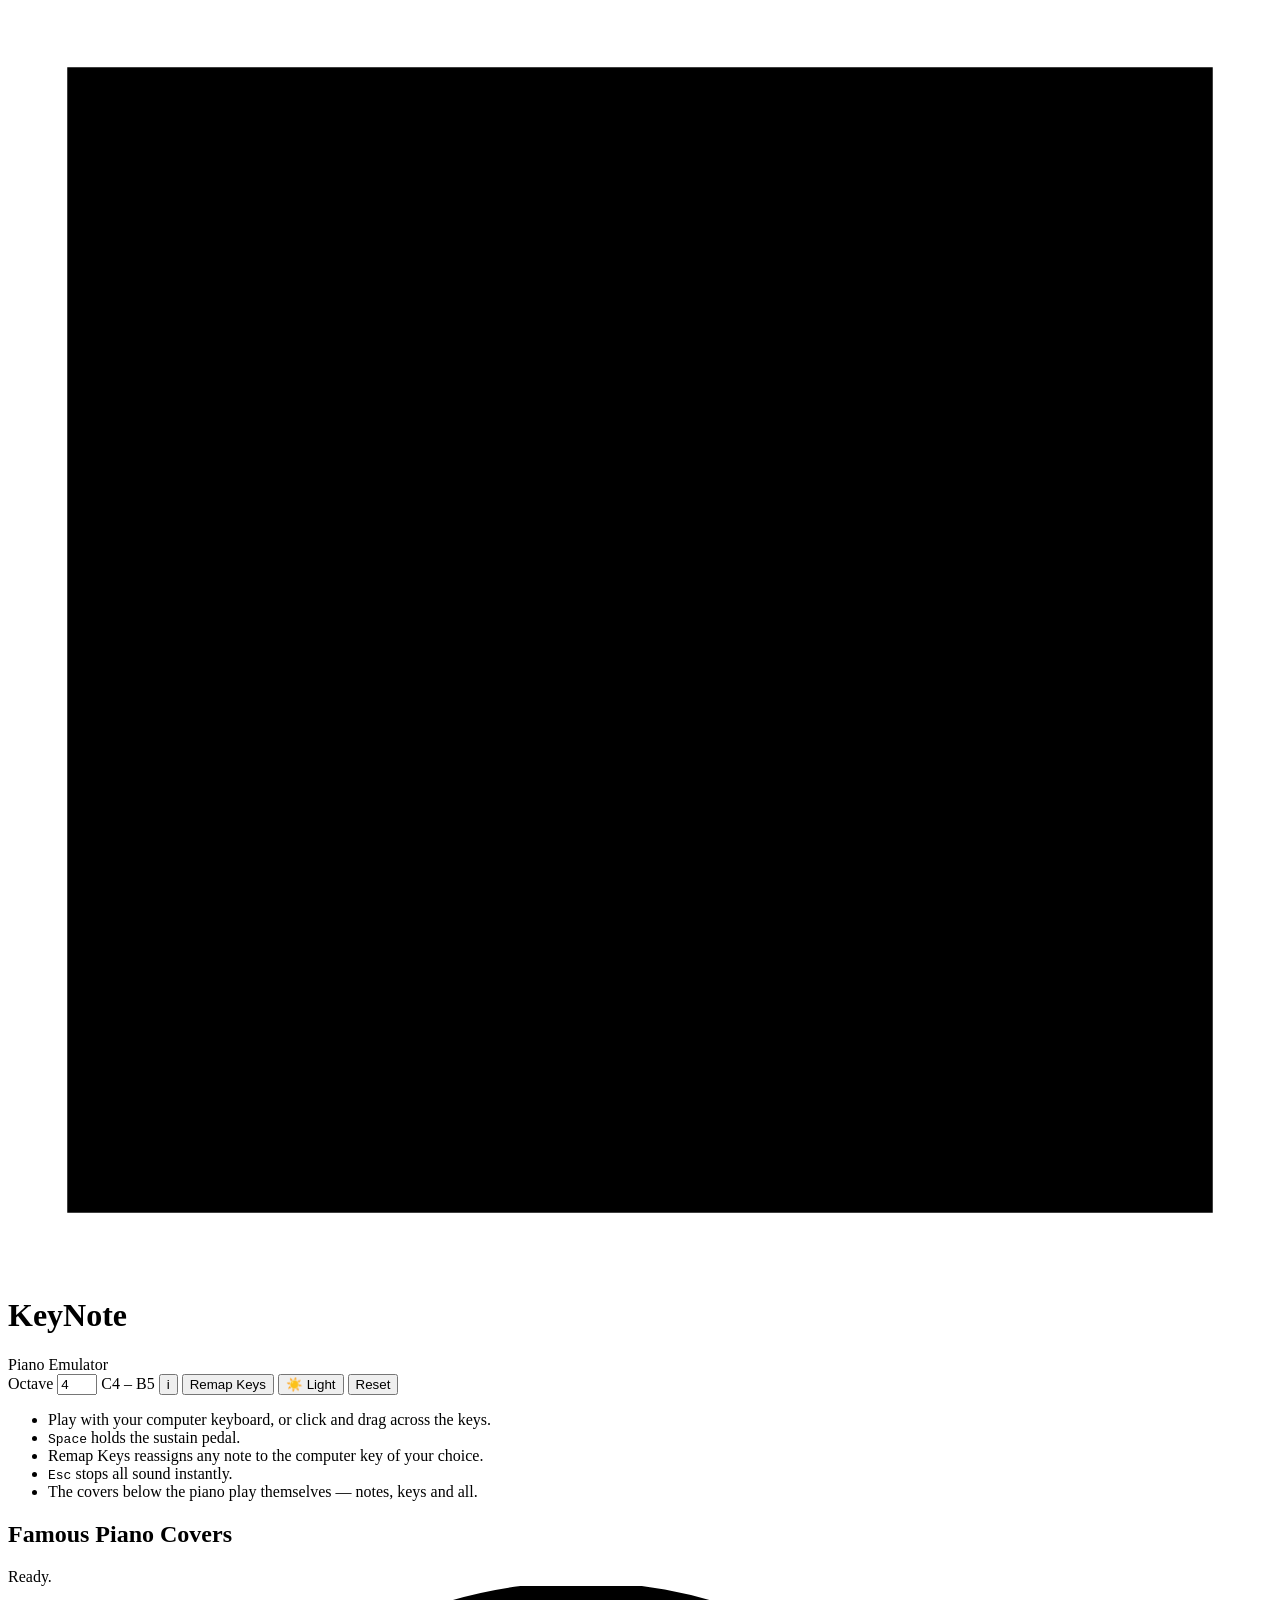
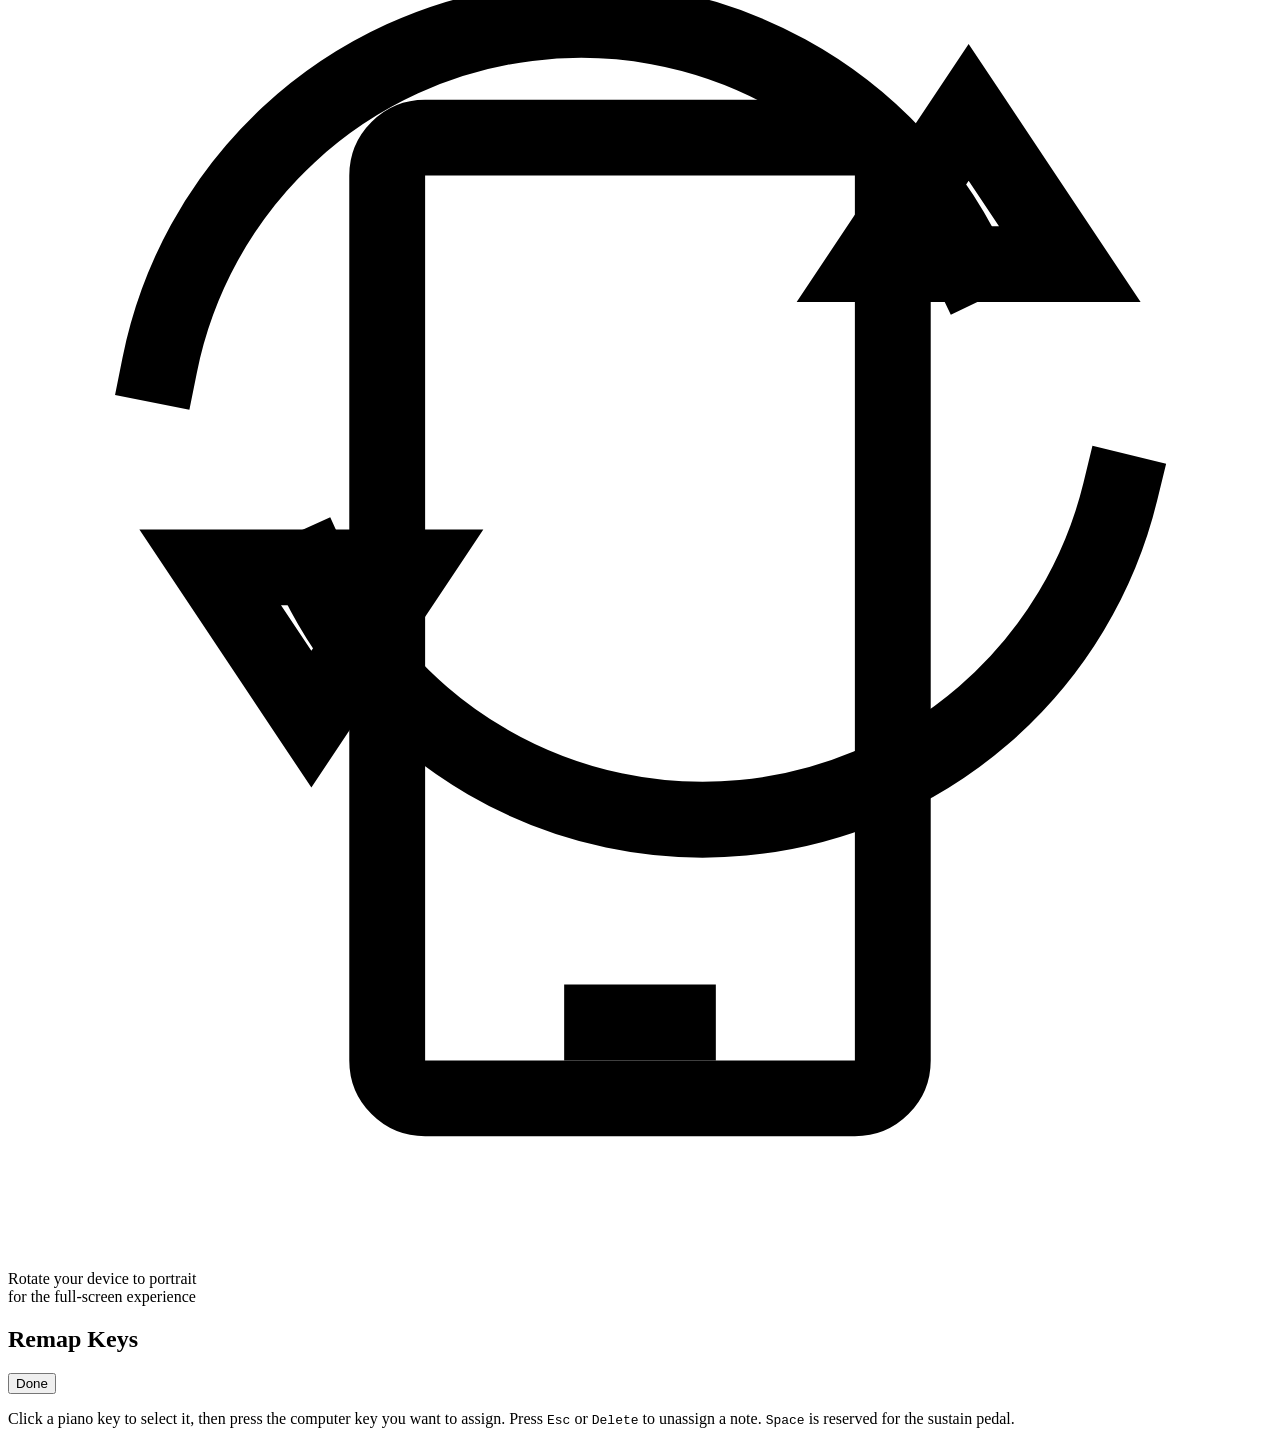
==== templates/Piano/index.html @ d6fdb841 "Pushed becauase command code is not working" ====
<!DOCTYPE html>
<html lang="en">
<head>
  <meta charset="UTF-8" />
  <meta name="viewport" content="width=device-width, initial-scale=1.0" />
  <title>KeyNote — Piano Emulator</title>
  <link rel="preconnect" href="https://fonts.googleapis.com" />
  <link rel="preconnect" href="https://fonts.gstatic.com" crossorigin />
  <link href="https://fonts.googleapis.com/css2?family=Space+Grotesk:wght@400;500;600;700&family=JetBrains+Mono:wght@400;500;600&display=swap" rel="stylesheet" />
  <link rel="stylesheet" href="static/styles.css" />
  <link rel="icon" href="data:image/svg+xml,<svg xmlns='http://www.w3.org/2000/svg' viewBox='0 0 100 100'><text y='.9em' font-size='90'>🎹</text></svg>" />
</head>
<body>
  <div class="app">
    <header class="topbar">
      <div class="brand">
        <svg class="logo" viewBox="0 0 32 32" aria-hidden="true">
          <rect x="1.5" y="1.5" width="29" height="29" fill="var(--text)" />
          <g fill="var(--bg)" stroke="var(--bg)" stroke-linecap="square">
            <ellipse cx="9" cy="22.5" rx="4.2" ry="3" />
            <line x1="12.8" y1="20.5" x2="12.8" y2="10" stroke-width="1.8" />
            <ellipse cx="18.5" cy="19.5" rx="3.6" ry="2.6" />
            <line x1="21.9" y1="18" x2="21.9" y2="8.5" stroke-width="1.8" />
            <line x1="12.8" y1="10.6" x2="21.9" y2="8.8" stroke-width="2.4" />
          </g>
        </svg>
        <h1>KeyNote</h1>
        <span class="tagline">Piano Emulator</span>
      </div>
      <div class="controls">
        <label class="octave-label">Octave <input id="octave" type="number" min="1" max="7" value="4" /> <span id="octaveRange" class="range-hint">C4 – B5</span></label>
        <button id="infoBtn" class="btn ghost" title="How to play">i</button>
        <button id="remapBtn" class="btn" title="Reassign the computer keys that play each piano key">Remap Keys</button>
        <button id="themeBtn" class="btn ghost" title="Toggle between dark and light theme">☀️ Light</button>
        <button id="resetBtn" class="btn ghost" title="Restore the default key layout">Reset</button>
      </div>
    </header>

    <div id="infoPop" class="info-pop hidden">
      <ul>
        <li>Play with your computer keyboard, or click and drag across the keys.</li>
        <li><kbd>Space</kbd> holds the sustain pedal.</li>
        <li>Remap Keys reassigns any note to the computer key of your choice.</li>
        <li><kbd>Esc</kbd> stops all sound instantly.</li>
        <li>The covers below the piano play themselves — notes, keys and all.</li>
      </ul>
    </div>

    <main>
      <div class="piano-wrap">
        <div class="piano-scroll">
          <div id="piano" class="piano"></div>
        </div>
      </div>

      <section class="samples">
        <div class="samples-head">
          <h2>Famous Piano Covers</h2>
        </div>
        <div id="sampleList" class="sample-list"></div>
      </section>
    </main>

    <footer class="statusbar">
      <span id="status">Ready.</span>
      <span id="conflicts" class="conflicts hidden"></span>
    </footer>
  </div>

  <div id="rotateOverlay" class="rotate-overlay">
    <svg viewBox="0 0 100 100" fill="none" stroke="currentColor" stroke-width="6">
      <rect x="30" y="12" width="40" height="76" rx="3" />
      <line x1="44" y1="82" x2="56" y2="82" />
      <path d="M12 30 A 34 34 0 0 1 76 22" stroke-linecap="square" />
      <path d="M88 40 A 34 34 0 0 1 24 46" stroke-linecap="square" />
      <polygon points="76,10 84,22 68,22" />
      <polygon points="24,58 16,46 32,46" />
    </svg>
    <p>Rotate your device to portrait<br />for the full-screen experience</p>
  </div>

  <div id="overlay" class="overlay hidden">
    <div class="panel">
      <div class="panel-head">
        <h2>Remap Keys</h2>
        <button id="closeRemap" class="btn ghost">Done</button>
      </div>
      <p class="panel-info">Click a piano key to select it, then press the computer key you want to assign. Press <kbd>Esc</kbd> or <kbd>Delete</kbd> to unassign a note. <kbd>Space</kbd> is reserved for the sustain pedal.</p>
      <ul id="layoutList" class="layout-list"></ul>
    </div>
  </div>

  <script src="static/app.js"></script>
</body>
</html>
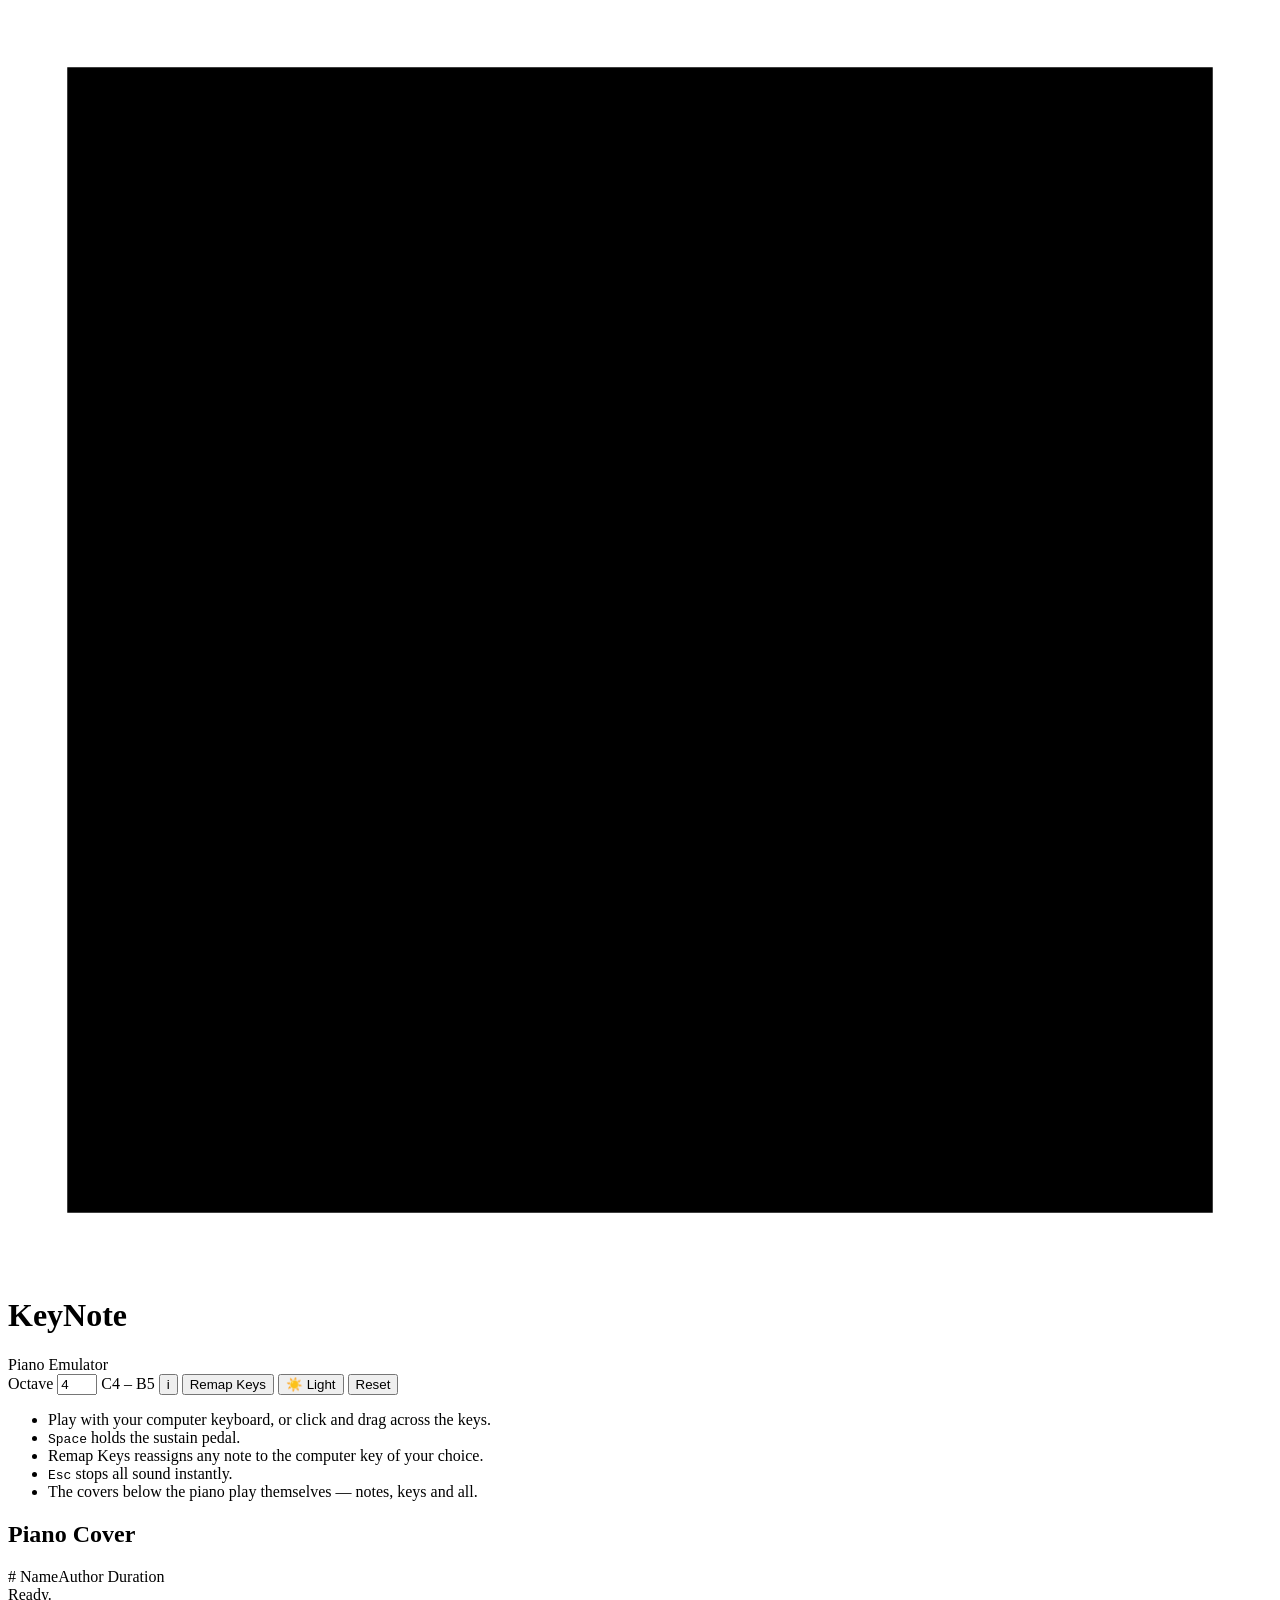
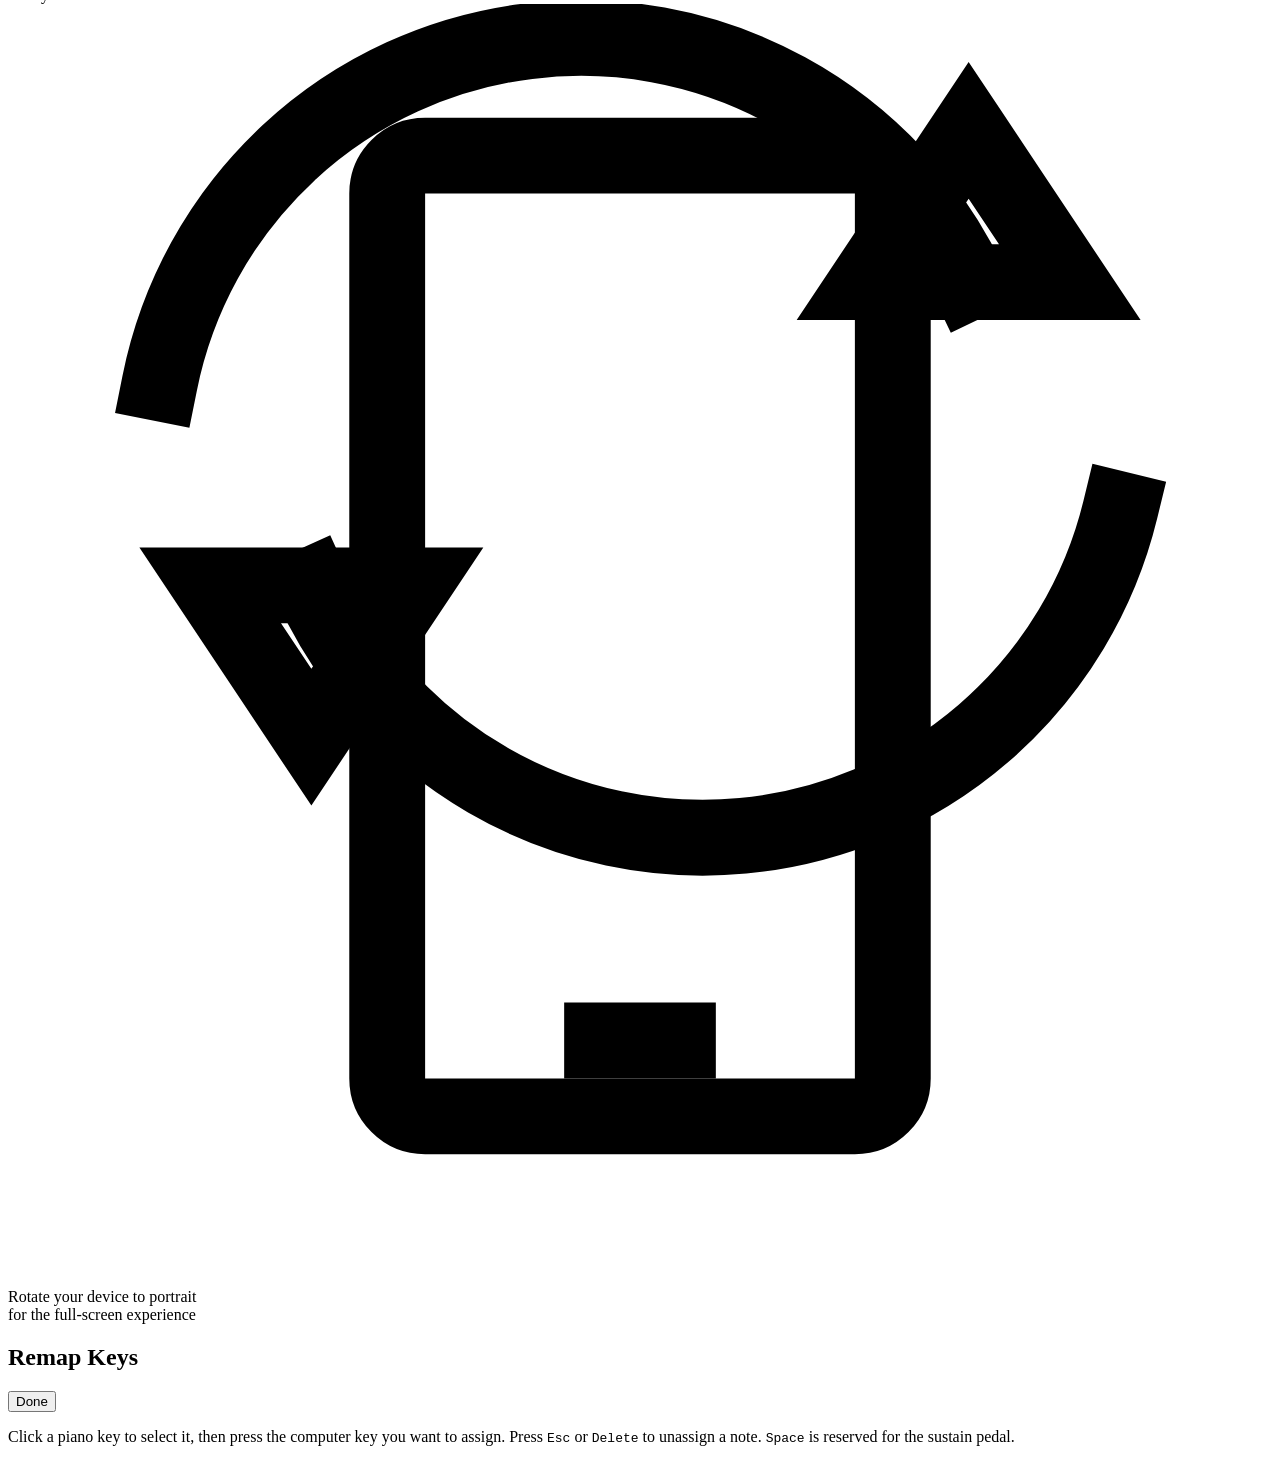
==== commit 628aee8f: "Only Shinunoga E-Wa as a detailed solo-piano cover, with table header and solid progress fill - Remo" ====
--- a/templates/Piano/index.html
+++ b/templates/Piano/index.html
@@ -55,7 +55,13 @@
 
       <section class="samples">
         <div class="samples-head">
-          <h2>Famous Piano Covers</h2>
+          <h2>Piano Cover</h2>
+        </div>
+        <div class="sample-head sample-card">
+          <span class="sample-num">#</span>
+          <span class="sample-name"><span class="sample-title">Name</span><span class="sample-artist">Author</span></span>
+          <span class="sample-dur">Duration</span>
+          <span class="sample-play"></span>
         </div>
         <div id="sampleList" class="sample-list"></div>
       </section>
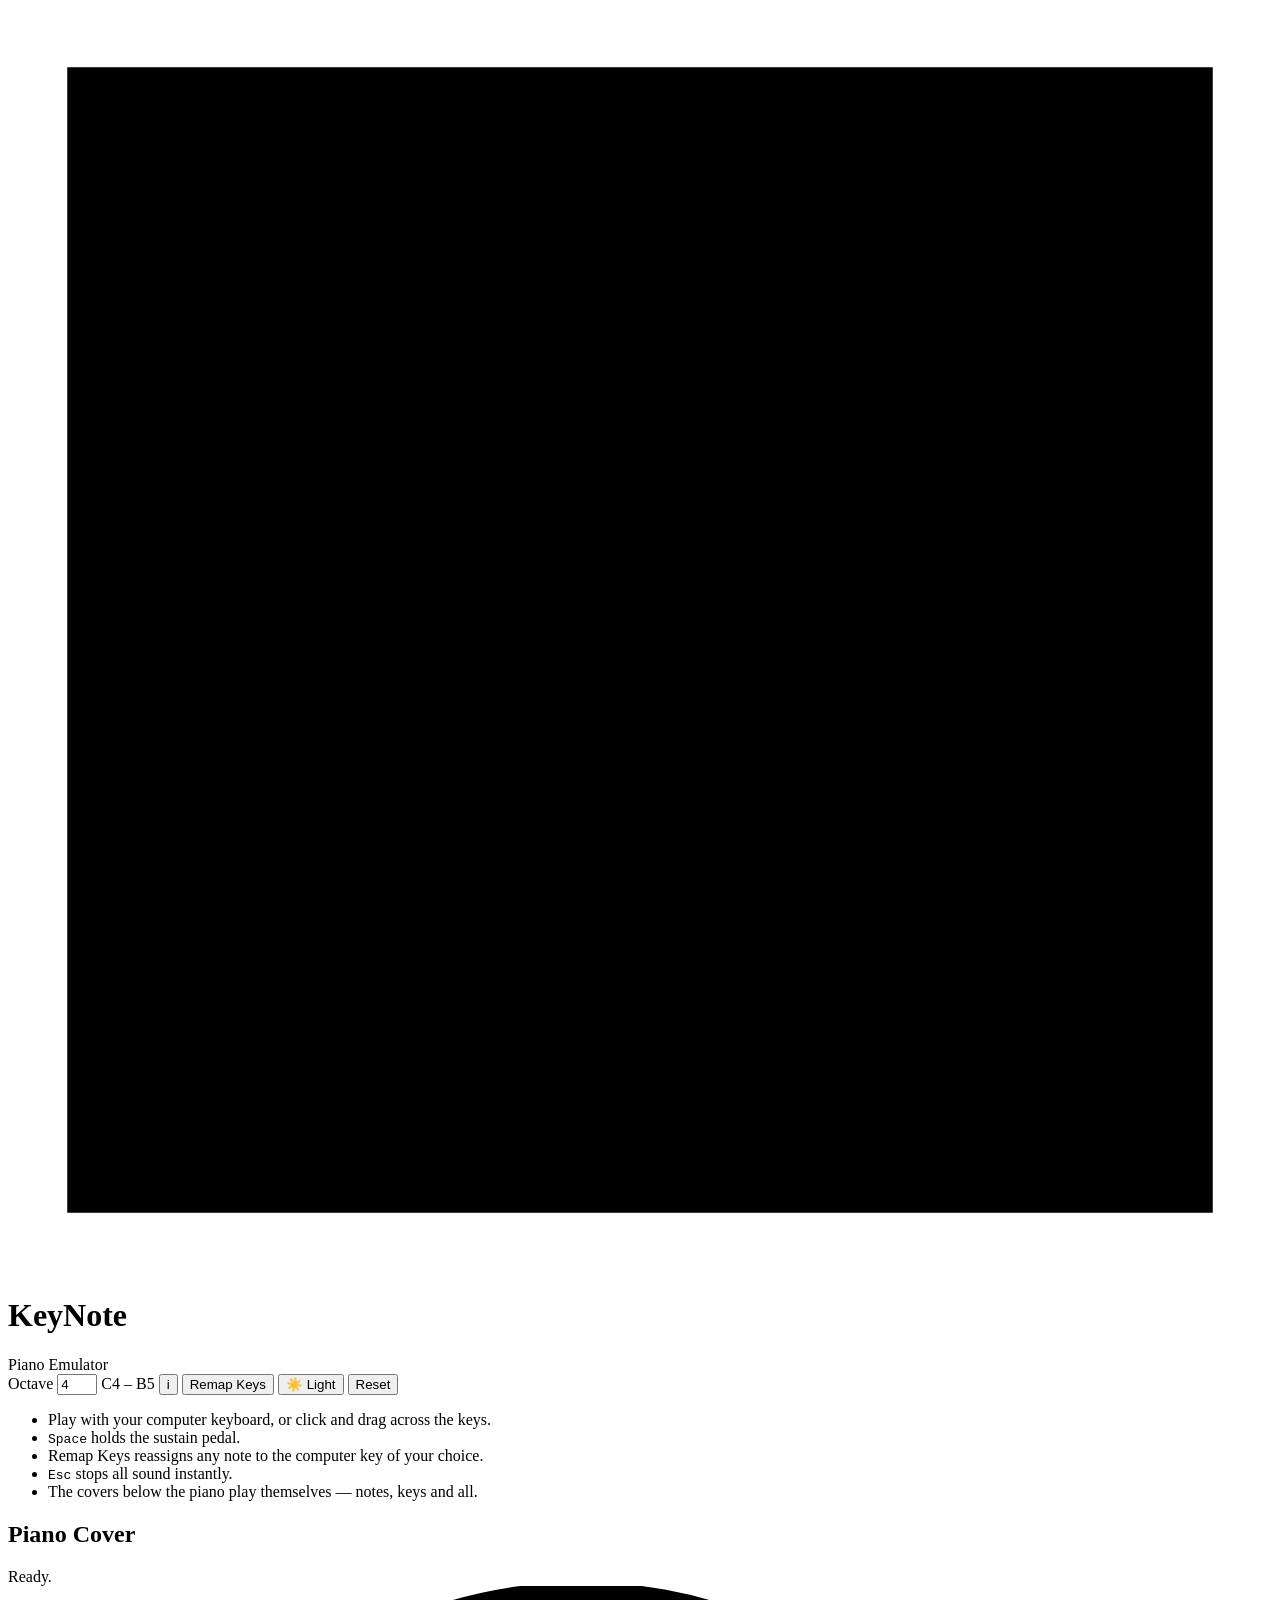
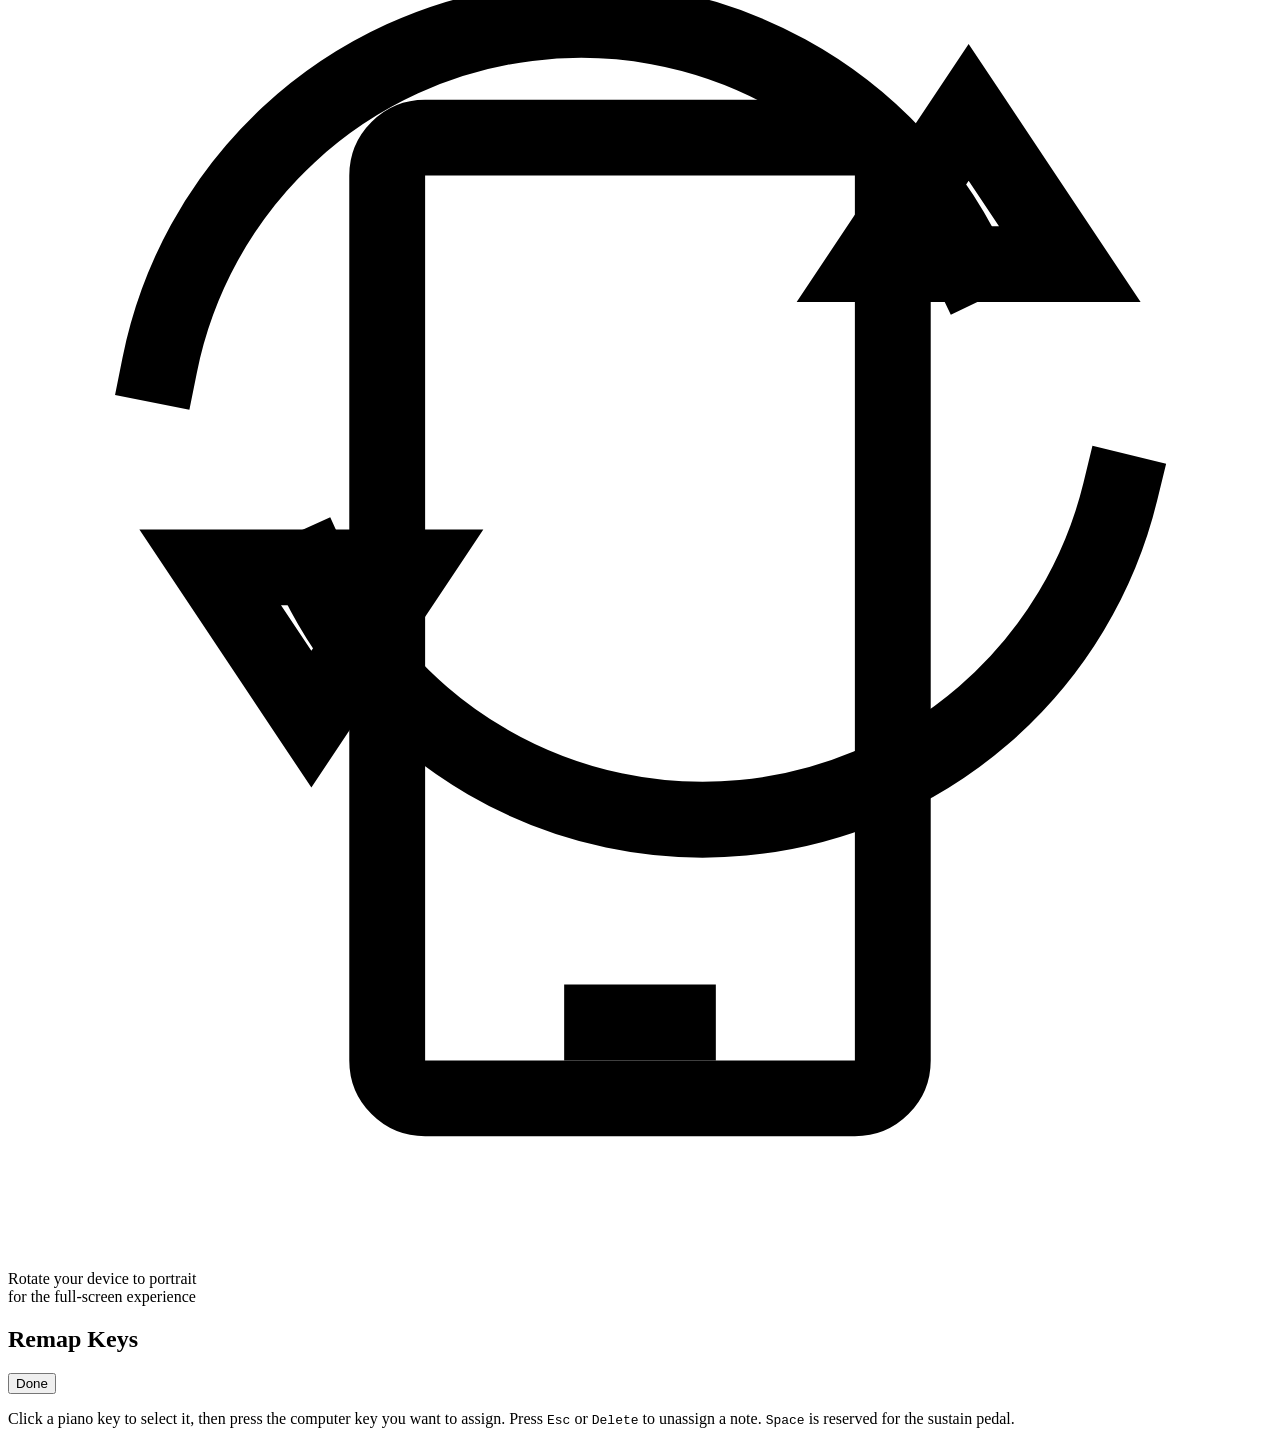
==== commit 872329cd: "Fix piano sound, full-song cover with chords, progressive text inversion, no header row - Remove ham" ====
--- a/templates/Piano/index.html
+++ b/templates/Piano/index.html
@@ -57,12 +57,6 @@
         <div class="samples-head">
           <h2>Piano Cover</h2>
         </div>
-        <div class="sample-head sample-card">
-          <span class="sample-num">#</span>
-          <span class="sample-name"><span class="sample-title">Name</span><span class="sample-artist">Author</span></span>
-          <span class="sample-dur">Duration</span>
-          <span class="sample-play"></span>
-        </div>
         <div id="sampleList" class="sample-list"></div>
       </section>
     </main>
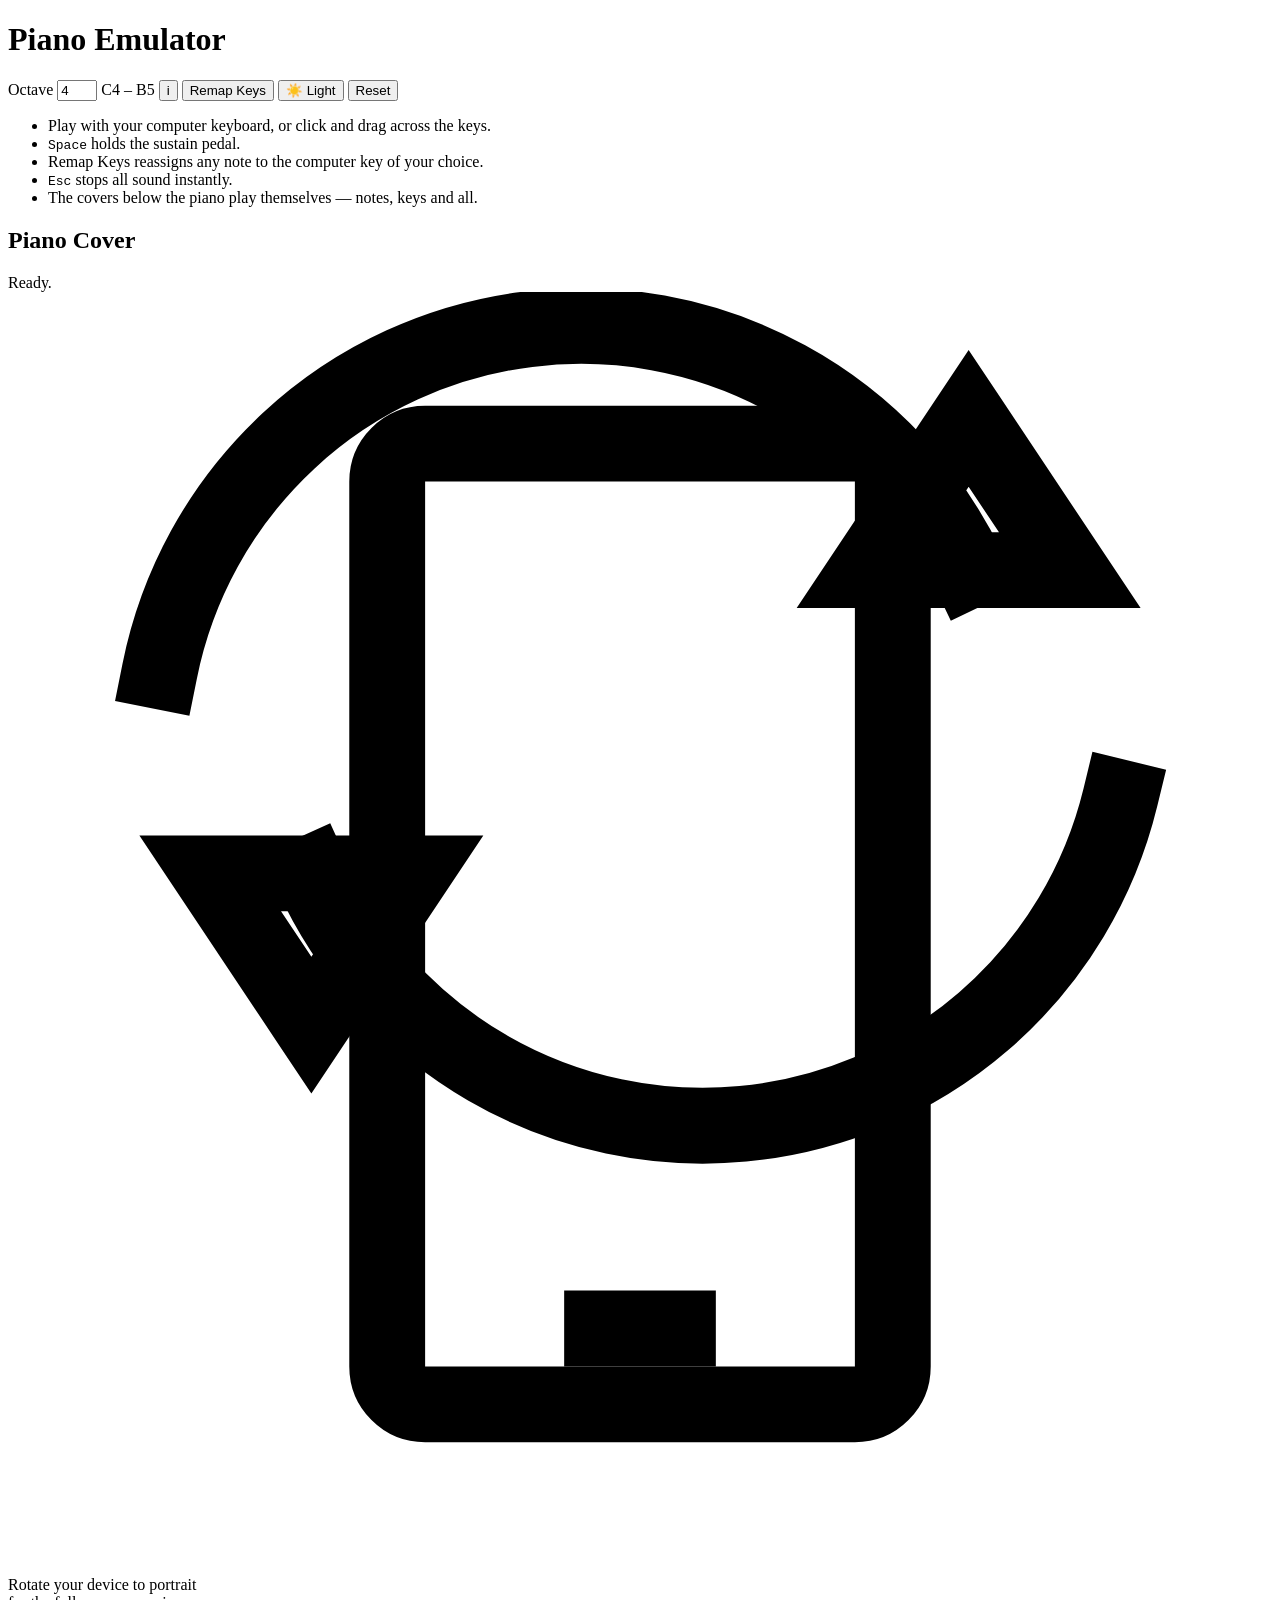
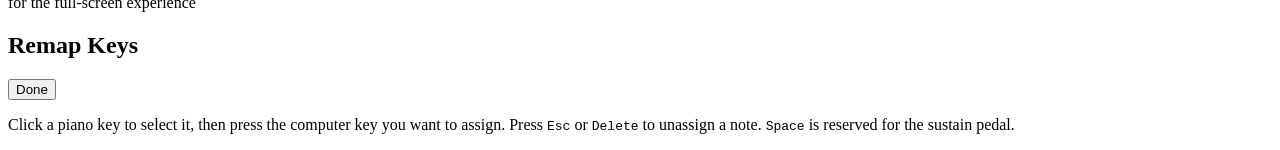
==== commit d0d46bbf: "Home redesign, piano navbar, drag seek, fix button skip + masked number/duration - Home: remove radi" ====
--- a/templates/Piano/index.html
+++ b/templates/Piano/index.html
@@ -12,22 +12,11 @@
 </head>
 <body>
   <div class="app">
-    <header class="topbar">
-      <div class="brand">
-        <svg class="logo" viewBox="0 0 32 32" aria-hidden="true">
-          <rect x="1.5" y="1.5" width="29" height="29" fill="var(--text)" />
-          <g fill="var(--bg)" stroke="var(--bg)" stroke-linecap="square">
-            <ellipse cx="9" cy="22.5" rx="4.2" ry="3" />
-            <line x1="12.8" y1="20.5" x2="12.8" y2="10" stroke-width="1.8" />
-            <ellipse cx="18.5" cy="19.5" rx="3.6" ry="2.6" />
-            <line x1="21.9" y1="18" x2="21.9" y2="8.5" stroke-width="1.8" />
-            <line x1="12.8" y1="10.6" x2="21.9" y2="8.8" stroke-width="2.4" />
-          </g>
-        </svg>
-        <h1>KeyNote</h1>
-        <span class="tagline">Piano Emulator</span>
+    <header class="navbar">
+      <div class="nav-head">
+        <h1>Piano Emulator</h1>
       </div>
-      <div class="controls">
+      <div class="nav-controls">
         <label class="octave-label">Octave <input id="octave" type="number" min="1" max="7" value="4" /> <span id="octaveRange" class="range-hint">C4 – B5</span></label>
         <button id="infoBtn" class="btn ghost" title="How to play">i</button>
         <button id="remapBtn" class="btn" title="Reassign the computer keys that play each piano key">Remap Keys</button>
